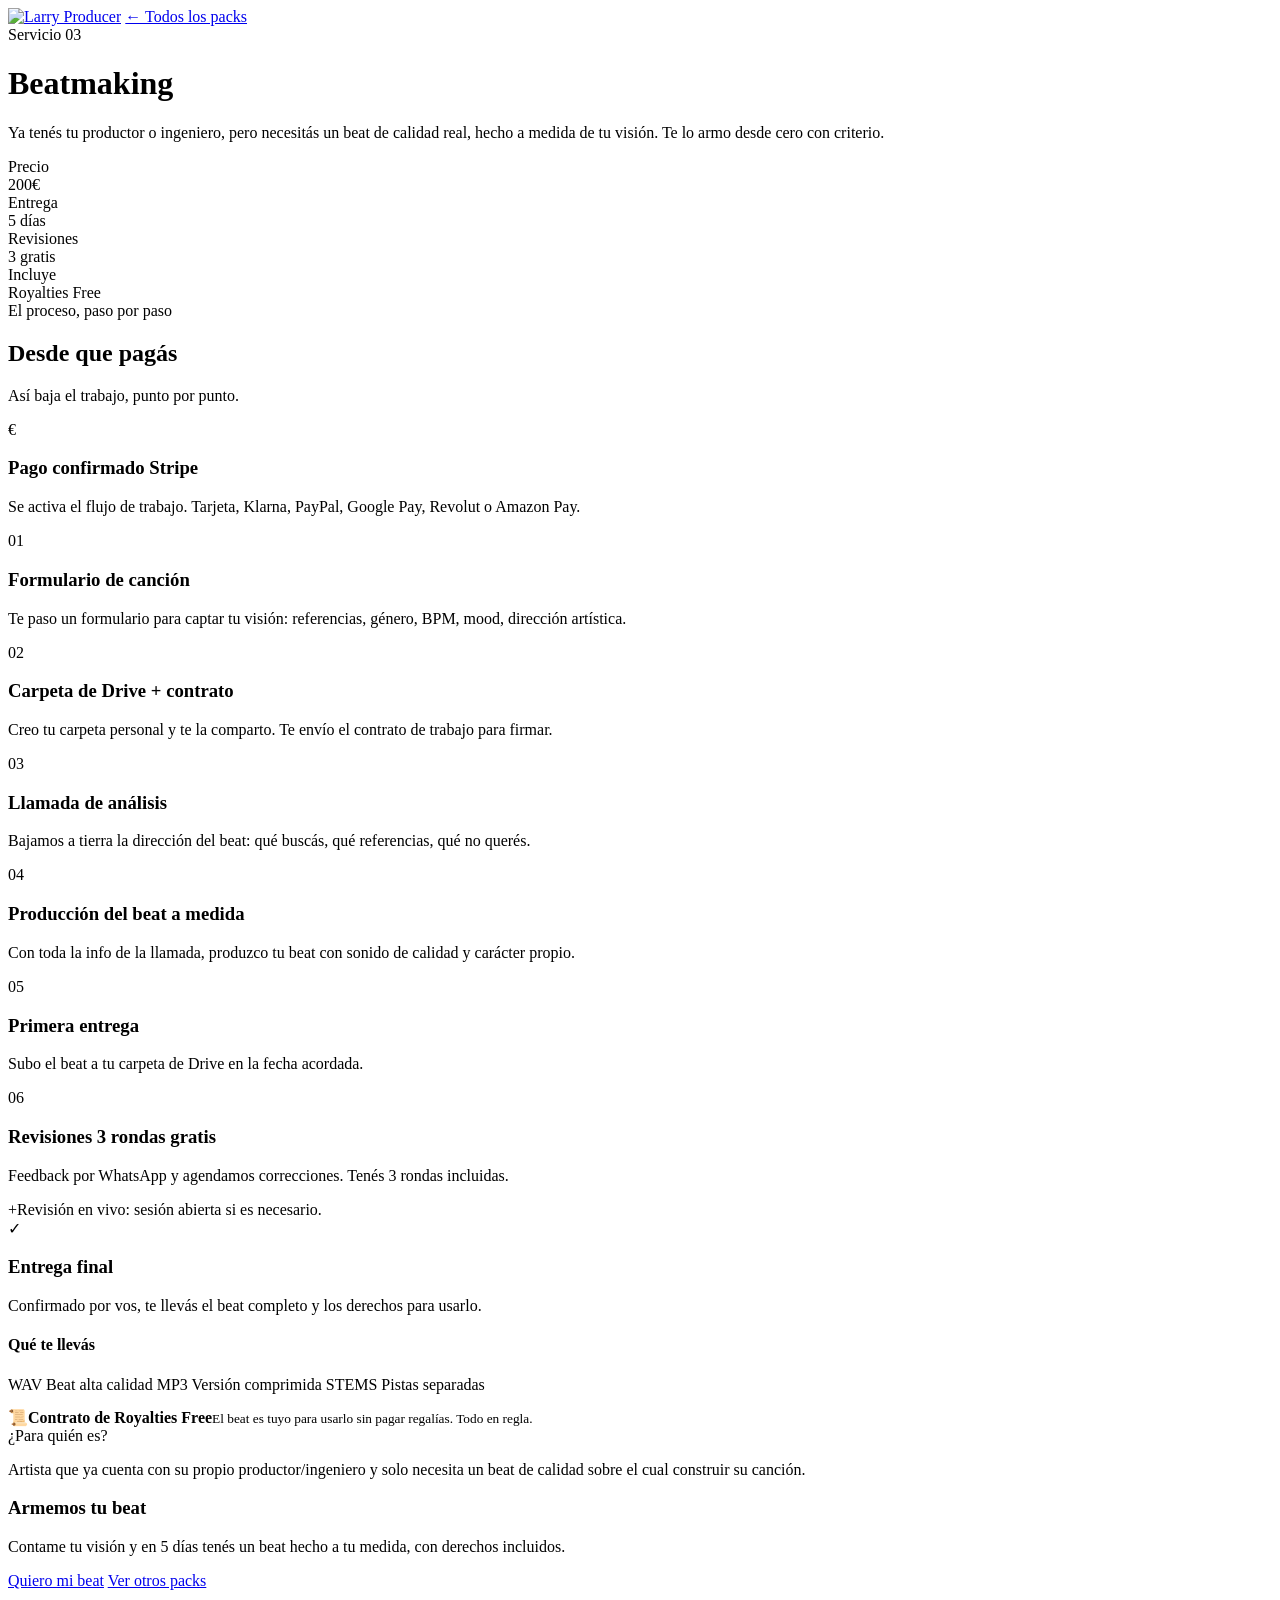
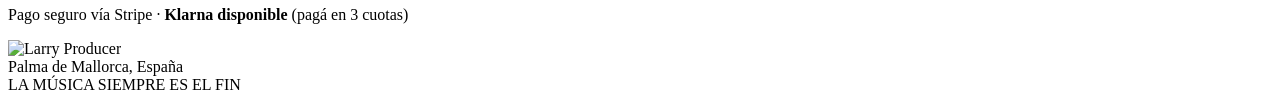
==== beatmaking.html @ 724bfbd2 "Add files via upload" ====
<!DOCTYPE html>
<html lang="es">
<head>
<meta charset="UTF-8">
<meta name="viewport" content="width=device-width, initial-scale=1.0">
<title>Beatmaking — Larry Producer</title>
<link rel="preconnect" href="https://fonts.googleapis.com">
<link rel="preconnect" href="https://fonts.gstatic.com" crossorigin>
<link href="https://fonts.googleapis.com/css2?family=Anton&family=Inter:wght@400;600;700;800&display=swap" rel="stylesheet">
<link rel="stylesheet" href="assets/packs.css">
</head>
<body>

<div class="topbar">
  <a class="brand" href="index.html"><img class="brand-logo" src="assets/logo.png" alt="Larry Producer"></a>
  <a class="back" href="index.html">← Todos los packs</a>
</div>

<div class="wrap">

  <header class="hero">
    <span class="eyebrow">Servicio 03</span>
    <h1>Beat<span class="accent">making</span></h1>
    <p class="sub">Ya tenés tu productor o ingeniero, pero necesitás un beat de calidad real, hecho a medida de tu visión. Te lo armo desde cero con criterio.</p>
  </header>

  <div class="chips">
    <div class="chip"><div class="k">Precio</div><div class="v price">200€</div></div>
    <div class="chip"><div class="k">Entrega</div><div class="v">5 días</div></div>
    <div class="chip"><div class="k">Revisiones</div><div class="v">3 gratis</div></div>
    <div class="chip"><div class="k">Incluye</div><div class="v">Royalties Free</div></div>
  </div>

  <div class="section-head">
    <span class="eyebrow">El proceso, paso por paso</span>
    <h2>Desde que pagás</h2>
    <p>Así baja el trabajo, punto por punto.</p>
  </div>

  <div class="root">

    <div class="step">
      <div class="node check">€</div>
      <div class="card">
        <h3>Pago confirmado <span class="tag">Stripe</span></h3>
        <p>Se activa el flujo de trabajo. Tarjeta, Klarna, PayPal, Google Pay, Revolut o Amazon Pay.</p>
      </div>
    </div>

    <div class="step">
      <div class="node">01</div>
      <div class="card">
        <h3>Formulario de canción</h3>
        <p>Te paso un formulario para captar tu visión: referencias, género, BPM, mood, dirección artística.</p>
      </div>
    </div>

    <div class="step">
      <div class="node">02</div>
      <div class="card">
        <h3>Carpeta de Drive + contrato</h3>
        <p>Creo tu carpeta personal y te la comparto. Te envío el contrato de trabajo para firmar.</p>
      </div>
    </div>

    <div class="step">
      <div class="node">03</div>
      <div class="card">
        <h3>Llamada de análisis</h3>
        <p>Bajamos a tierra la dirección del beat: qué buscás, qué referencias, qué no querés.</p>
      </div>
    </div>

    <div class="step">
      <div class="node">04</div>
      <div class="card">
        <h3>Producción del beat <span class="tag">a medida</span></h3>
        <p>Con toda la info de la llamada, produzco tu beat con sonido de calidad y carácter propio.</p>
      </div>
    </div>

    <div class="step">
      <div class="node">05</div>
      <div class="card">
        <h3>Primera entrega</h3>
        <p>Subo el beat a tu carpeta de Drive en la fecha acordada.</p>
      </div>
    </div>

    <div class="step">
      <div class="node">06</div>
      <div class="card">
        <h3>Revisiones <span class="tag">3 rondas gratis</span></h3>
        <p>Feedback por WhatsApp y agendamos correcciones. Tenés 3 rondas incluidas.</p>
        <div class="note"><span class="ic">+</span><span>Revisión en vivo: sesión abierta si es necesario.</span></div>
      </div>
    </div>

    <div class="step">
      <div class="node check">✓</div>
      <div class="card">
        <h3>Entrega final</h3>
        <p>Confirmado por vos, te llevás el beat completo y los derechos para usarlo.</p>
        <div class="delivery">
          <h4>Qué te llevás</h4>
          <div class="files">
            <span class="file"><span class="ext">WAV</span> Beat alta calidad</span>
            <span class="file"><span class="ext">MP3</span> Versión comprimida</span>
            <span class="file"><span class="ext">STEMS</span> Pistas separadas</span>
          </div>
          <div class="bonus-grid" style="margin-top:14px">
            <div class="bonus"><span class="ic">📜</span><span><b>Contrato de Royalties Free</b><small>El beat es tuyo para usarlo sin pagar regalías. Todo en regla.</small></span></div>
          </div>
        </div>
      </div>
    </div>

  </div>

  <div class="forwho">
    <div class="k">¿Para quién es?</div>
    <p>Artista que ya cuenta con su propio productor/ingeniero y solo necesita un beat de calidad sobre el cual construir su canción.</p>
  </div>

  <div class="cta">
    <h3>Armemos tu beat</h3>
    <p>Contame tu visión y en 5 días tenés un beat hecho a tu medida, con derechos incluidos.</p>
    <a class="btn" href="https://wa.me/34628034355?text=Hola%20Larry!%20Me%20interesa%20el%20Beatmaking%20(200%E2%82%AC).%20%C2%BFC%C3%B3mo%20arrancamos%3F" target="_blank" rel="noopener">Quiero mi beat</a>
    <a class="btn ghost" href="index.html">Ver otros packs</a>
    <p class="pay-note">Pago seguro vía Stripe · <b>Klarna disponible</b> (pagá en 3 cuotas)</p>
  </div>

  <p class="foot">
    <img class="foot-logo" src="assets/logo.png" alt="Larry Producer"><br>
    Palma de Mallorca, España<br>
    <span class="mantra">LA MÚSICA SIEMPRE ES EL FIN</span>
  </p>

</div>
</body>
</html>
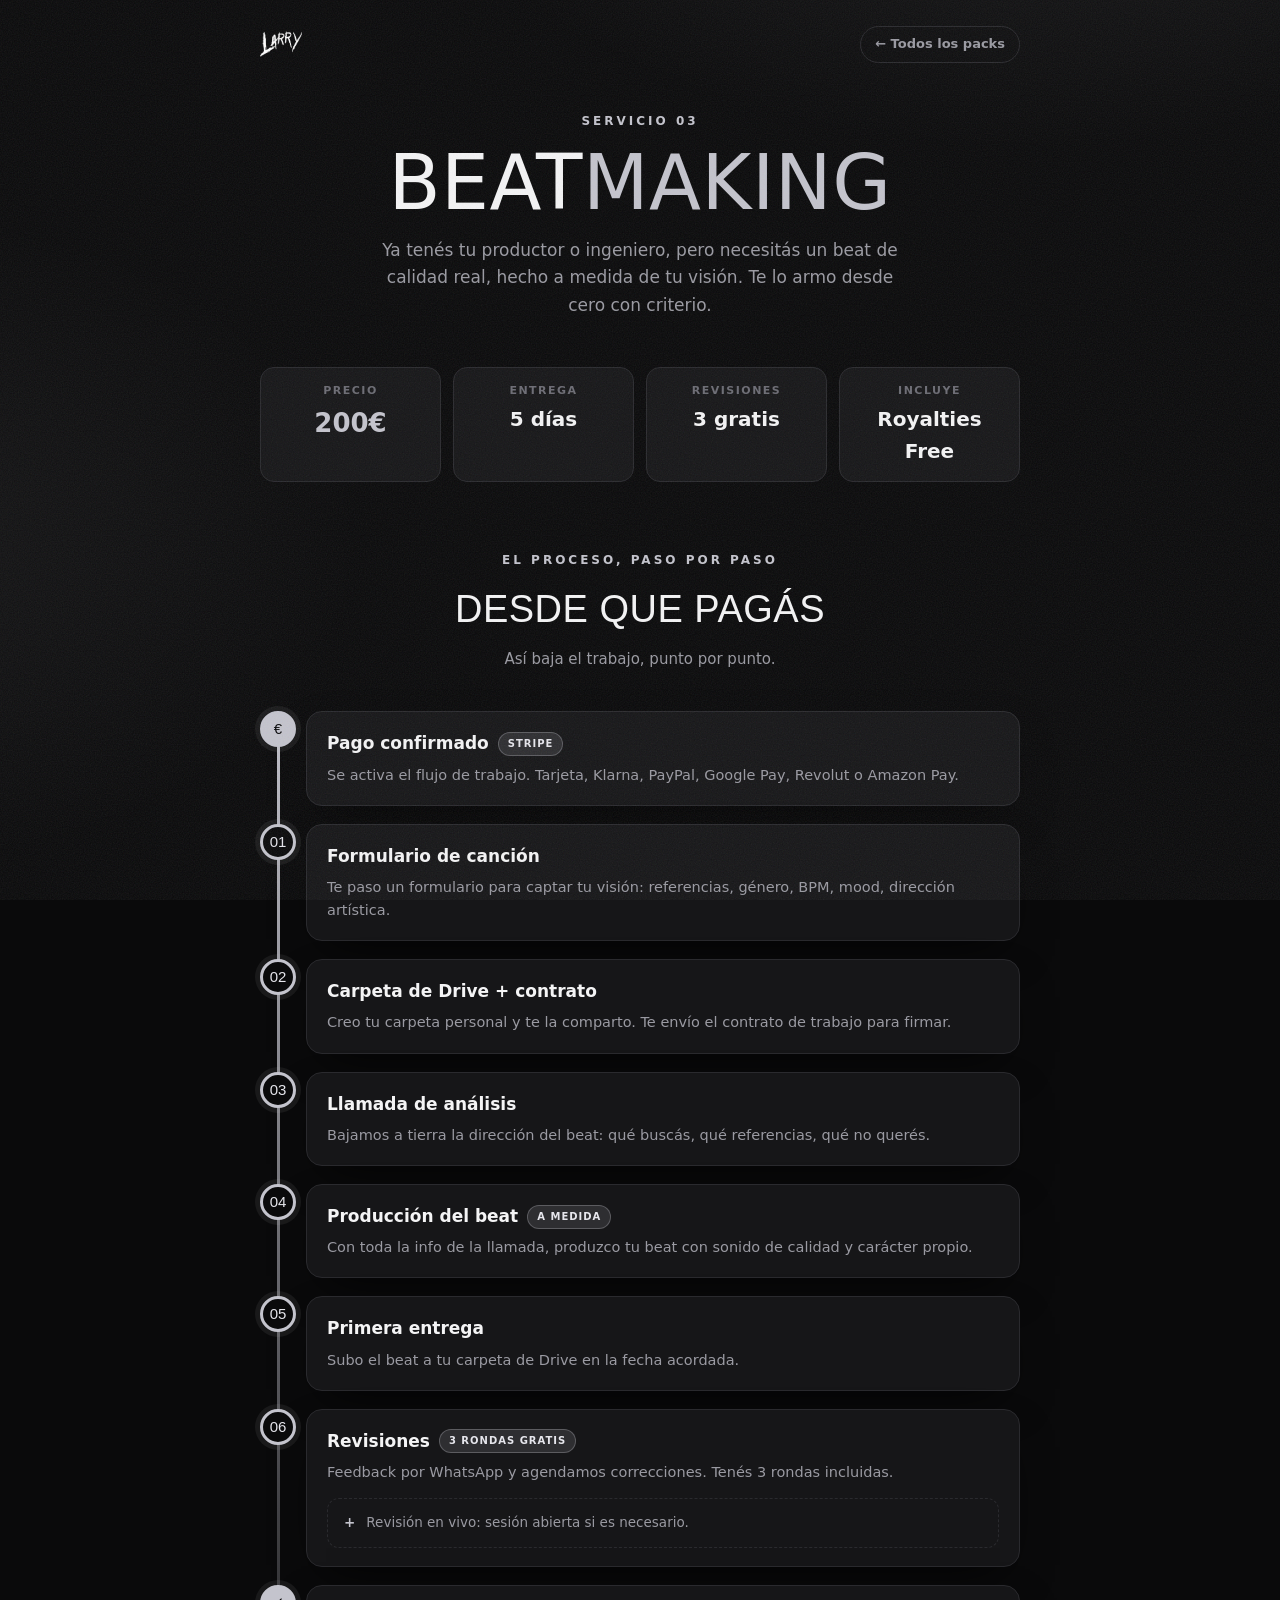
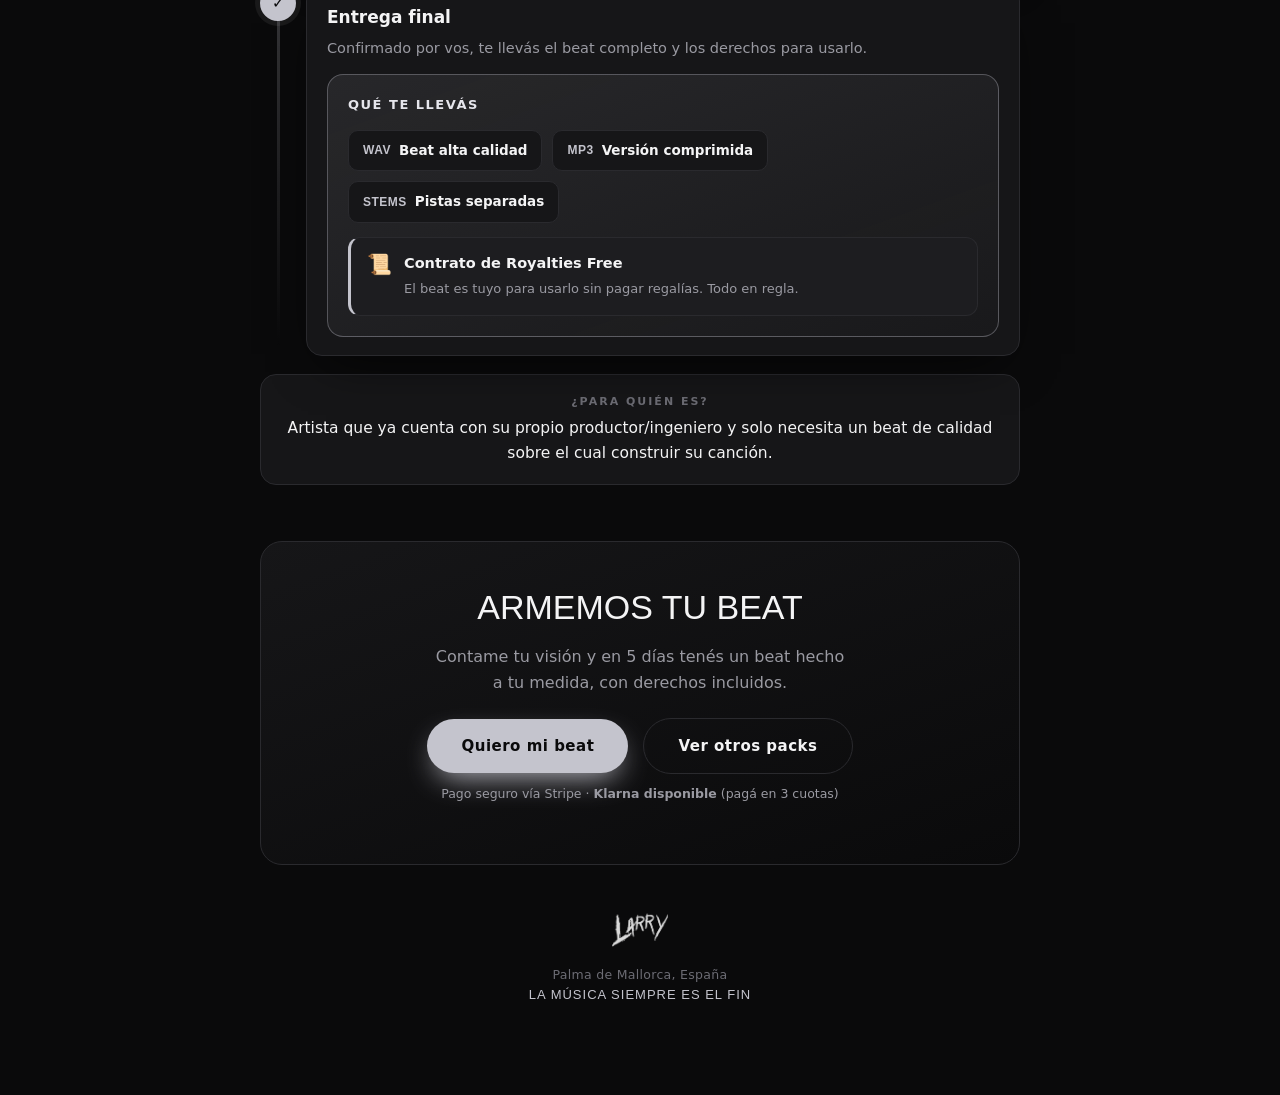
==== commit ed0f482c: "Add files via upload" ====
--- a/beatmaking.html
+++ b/beatmaking.html
@@ -7,12 +7,12 @@
 <link rel="preconnect" href="https://fonts.googleapis.com">
 <link rel="preconnect" href="https://fonts.gstatic.com" crossorigin>
 <link href="https://fonts.googleapis.com/css2?family=Anton&family=Inter:wght@400;600;700;800&display=swap" rel="stylesheet">
-<link rel="stylesheet" href="assets/packs.css">
+<link rel="stylesheet" href="packs.css">
 </head>
 <body>
 
 <div class="topbar">
-  <a class="brand" href="index.html"><img class="brand-logo" src="assets/logo.png" alt="Larry Producer"></a>
+  <a class="brand" href="index.html"><img class="brand-logo" src="logo.png" alt="Larry Producer"></a>
   <a class="back" href="index.html">← Todos los packs</a>
 </div>
 
@@ -131,7 +131,7 @@
   </div>
 
   <p class="foot">
-    <img class="foot-logo" src="assets/logo.png" alt="Larry Producer"><br>
+    <img class="foot-logo" src="logo.png" alt="Larry Producer"><br>
     Palma de Mallorca, España<br>
     <span class="mantra">LA MÚSICA SIEMPRE ES EL FIN</span>
   </p>
--- a/packs.css
+++ b/packs.css
@@ -0,0 +1,256 @@
+/* ============================================================
+   LARRY PRODUCER — Hoja de estilos de Packs
+   Marca: negro + gris claro · Estilo "raíz" (flujo descendente)
+   ============================================================ */
+
+:root{
+  --red:#c4c4cd;
+  --red-soft:#e6e6ec;
+  --red-dark:#8e8e98;
+  --bg:#0a0a0b;
+  --bg-2:#0f0f11;
+  --surface:#161618;
+  --surface-2:#1d1d20;
+  --line:#2a2a2e;
+  --text:#f4f4f5;
+  --muted:#9a9aa2;
+  --muted-2:#6c6c74;
+  --radius:16px;
+  --shadow:0 18px 50px -20px rgba(0,0,0,.8);
+  --glow:0 0 0 4px rgba(196,196,205,.12);
+  --maxw:760px;
+}
+
+*{box-sizing:border-box;margin:0;padding:0}
+
+html{scroll-behavior:smooth}
+
+body{
+  font-family:'Inter',system-ui,-apple-system,Segoe UI,Roboto,Helvetica,Arial,sans-serif;
+  background:
+    radial-gradient(1100px 700px at 80% -10%, rgba(196,196,205,.10), transparent 60%),
+    radial-gradient(900px 600px at -10% 20%, rgba(196,196,205,.06), transparent 55%),
+    var(--bg);
+  color:var(--text);
+  line-height:1.6;
+  -webkit-font-smoothing:antialiased;
+  padding:0 20px 90px;
+  position:relative;
+}
+
+/* ---------- Grano / textura ---------- */
+body::after{
+  content:"";
+  position:fixed;
+  inset:0;
+  z-index:9999;
+  pointer-events:none;
+  opacity:.09;
+  background-image:url("data:image/svg+xml,%3Csvg xmlns='http://www.w3.org/2000/svg' width='220' height='220'%3E%3Cfilter id='n'%3E%3CfeTurbulence type='fractalNoise' baseFrequency='0.82' numOctaves='2' stitchTiles='stitch'/%3E%3C/filter%3E%3Crect width='100%25' height='100%25' filter='url(%23n)'/%3E%3C/svg%3E");
+  background-size:220px 220px;
+}
+
+.wrap{max-width:var(--maxw);margin:0 auto;position:relative;z-index:1}
+
+/* ---------- Top bar ---------- */
+.topbar{
+  max-width:var(--maxw);margin:0 auto;
+  display:flex;align-items:center;justify-content:space-between;
+  padding:26px 0 10px;
+}
+.brand{
+  display:flex;align-items:center;gap:10px;
+  font-weight:800;letter-spacing:.5px;font-size:14px;text-transform:uppercase;
+  color:var(--text);text-decoration:none;
+}
+.brand .dot{width:11px;height:11px;border-radius:50%;background:var(--red);box-shadow:0 0 12px var(--red)}
+.brand-logo{height:26px;width:auto;display:block}
+.foot-logo{height:34px;width:auto;opacity:.85;margin-bottom:12px}
+.back{
+  color:var(--muted);text-decoration:none;font-size:13px;font-weight:600;
+  border:1px solid var(--line);padding:7px 14px;border-radius:999px;transition:.2s;
+}
+.back:hover{color:var(--text);border-color:var(--red);background:rgba(196,196,205,.08)}
+
+/* ---------- Hero ---------- */
+.hero{padding:34px 0 18px;text-align:center}
+.eyebrow{
+  display:inline-block;font-size:12px;font-weight:700;letter-spacing:3px;text-transform:uppercase;
+  color:var(--red);margin-bottom:16px;
+}
+.hero h1{
+  font-family:'Anton',Impact,system-ui,sans-serif;font-weight:400;
+  font-size:clamp(40px,9vw,76px);line-height:.95;letter-spacing:.5px;text-transform:uppercase;
+}
+.hero h1 .accent{color:var(--red)}
+.hero .sub{color:var(--muted);font-size:17px;max-width:520px;margin:18px auto 0}
+.flagship-tag{
+  display:inline-flex;align-items:center;gap:7px;margin-bottom:14px;
+  background:rgba(196,196,205,.12);border:1px solid rgba(196,196,205,.4);
+  color:var(--red-soft);font-size:12px;font-weight:700;letter-spacing:1.5px;text-transform:uppercase;
+  padding:6px 14px;border-radius:999px;
+}
+
+/* ---------- Stat chips ---------- */
+.chips{
+  display:flex;flex-wrap:wrap;gap:12px;justify-content:center;margin:30px 0 8px;
+}
+.chip{
+  background:var(--surface);border:1px solid var(--line);border-radius:14px;
+  padding:14px 18px;min-width:140px;text-align:center;flex:1 1 140px;max-width:200px;
+}
+.chip .k{font-size:11px;letter-spacing:1.5px;text-transform:uppercase;color:var(--muted-2);font-weight:700}
+.chip .v{font-size:20px;font-weight:800;margin-top:4px}
+.chip .v.price{color:var(--red);font-size:26px}
+
+/* ---------- Section label ---------- */
+.section-head{text-align:center;margin:64px 0 8px}
+.section-head .eyebrow{margin-bottom:8px}
+.section-head h2{
+  font-family:'Anton',Impact,sans-serif;font-weight:400;text-transform:uppercase;
+  font-size:clamp(26px,5vw,38px);letter-spacing:.5px;
+}
+.section-head p{color:var(--muted);font-size:15px;margin-top:8px}
+
+/* ---------- ROOT / espina ---------- */
+.root{position:relative;margin:40px 0 0;padding-left:46px}
+.root::before{
+  content:"";position:absolute;left:17px;top:8px;bottom:8px;width:3px;
+  background:linear-gradient(180deg,var(--red),rgba(196,196,205,.25) 70%,transparent);
+  border-radius:3px;
+}
+.step{position:relative;margin-bottom:18px}
+.node{
+  position:absolute;left:-46px;top:0;width:36px;height:36px;border-radius:50%;
+  background:var(--bg);border:3px solid var(--red);
+  display:flex;align-items:center;justify-content:center;
+  font-family:'Anton',sans-serif;font-size:15px;color:var(--red-soft);
+  box-shadow:0 0 0 5px rgba(196,196,205,.08);z-index:2;
+}
+.node.check{background:var(--red);color:var(--bg);border-color:var(--red)}
+.node.small{width:26px;height:26px;left:-41px;border-width:2px;font-size:12px}
+
+.card{
+  background:var(--surface);border:1px solid var(--line);border-radius:var(--radius);
+  padding:18px 20px;box-shadow:var(--shadow);transition:.2s;
+}
+.card:hover{border-color:rgba(196,196,205,.5);transform:translateX(3px)}
+.card h3{font-size:17px;font-weight:800;display:flex;align-items:center;gap:9px;flex-wrap:wrap}
+.card h3 .tag{
+  font-size:10px;font-weight:700;letter-spacing:1px;text-transform:uppercase;
+  background:rgba(196,196,205,.14);color:var(--red-soft);padding:3px 9px;border-radius:999px;border:1px solid rgba(196,196,205,.3);
+}
+.card p{color:var(--muted);font-size:14.5px;margin-top:6px}
+.card ul{list-style:none;margin-top:10px;display:flex;flex-direction:column;gap:7px}
+.card ul li{position:relative;padding-left:20px;font-size:14px;color:var(--text)}
+.card ul li::before{content:"";position:absolute;left:2px;top:9px;width:7px;height:7px;border-radius:50%;background:var(--red)}
+.card ul li span{color:var(--muted)}
+
+/* ---------- Fase divider ---------- */
+.phase{
+  position:relative;margin:30px 0 18px;padding-left:0;
+}
+.phase .label{
+  display:inline-flex;align-items:center;gap:9px;
+  font-family:'Anton',sans-serif;text-transform:uppercase;letter-spacing:1px;
+  font-size:15px;color:var(--text);
+  background:var(--bg);padding:4px 14px 4px 4px;position:relative;z-index:2;
+}
+.phase .label .n{
+  width:30px;height:30px;border-radius:9px;background:var(--red);color:var(--bg);
+  display:flex;align-items:center;justify-content:center;font-size:13px;
+}
+
+/* ---------- Deliverables box ---------- */
+.delivery{
+  margin-top:14px;background:linear-gradient(160deg,rgba(196,196,205,.10),rgba(196,196,205,.02));
+  border:1px solid rgba(196,196,205,.35);border-radius:var(--radius);padding:20px;
+}
+.delivery h4{font-size:13px;letter-spacing:1.5px;text-transform:uppercase;color:var(--red-soft);margin-bottom:14px}
+.files{display:flex;flex-wrap:wrap;gap:10px}
+.file{
+  display:inline-flex;align-items:center;gap:8px;background:var(--surface);
+  border:1px solid var(--line);border-radius:10px;padding:9px 14px;font-size:13.5px;font-weight:600;
+}
+.file .ext{font-family:'Anton',sans-serif;color:var(--red);font-size:12px;letter-spacing:.5px}
+
+/* ---------- Bonus pills ---------- */
+.bonus-grid{display:flex;flex-direction:column;gap:10px;margin-top:8px}
+.bonus{
+  display:flex;align-items:flex-start;gap:12px;background:var(--surface-2);
+  border:1px solid var(--line);border-left:3px solid var(--red);border-radius:12px;padding:14px 16px;
+}
+.bonus .ic{font-size:20px;line-height:1.2}
+.bonus b{display:block;font-size:14.5px}
+.bonus small{color:var(--muted);font-size:13px}
+
+/* ---------- Note / callout ---------- */
+.note{
+  display:flex;gap:11px;background:var(--surface);border:1px dashed var(--line);
+  border-radius:12px;padding:13px 16px;color:var(--muted);font-size:13.5px;margin-top:14px;
+}
+.note .ic{color:var(--red);font-weight:800}
+
+/* ---------- For who ---------- */
+.forwho{
+  margin-top:14px;background:var(--surface);border:1px solid var(--line);border-radius:var(--radius);
+  padding:18px 20px;text-align:center;
+}
+.forwho .k{font-size:11px;letter-spacing:2px;text-transform:uppercase;color:var(--muted-2);font-weight:700}
+.forwho p{margin-top:6px;font-size:15.5px;color:var(--text)}
+
+/* ---------- CTA ---------- */
+.cta{
+  text-align:center;margin-top:56px;padding:38px 24px;
+  background:linear-gradient(160deg,var(--surface),var(--bg));
+  border:1px solid var(--line);border-radius:22px;
+}
+.cta h3{font-family:'Anton',sans-serif;font-weight:400;text-transform:uppercase;font-size:clamp(24px,5vw,34px)}
+.cta p{color:var(--muted);margin:10px auto 22px;max-width:420px}
+.btn{
+  display:inline-block;background:var(--red);color:var(--bg);text-decoration:none;font-weight:800;
+  padding:15px 34px;border-radius:999px;letter-spacing:.5px;font-size:15px;
+  box-shadow:0 12px 30px -10px var(--red);transition:.2s;
+}
+.btn:hover{background:var(--red-soft);transform:translateY(-2px)}
+.btn.ghost{background:transparent;border:1px solid var(--line);color:var(--text);box-shadow:none;margin-left:10px}
+.btn.ghost:hover{border-color:var(--red);color:var(--red-soft);transform:translateY(-2px)}
+
+.pay-note{margin-top:16px;font-size:12.5px;color:var(--muted-2)}
+.pay-note b{color:var(--muted)}
+
+/* ---------- Footer ---------- */
+.foot{text-align:center;color:var(--muted-2);font-size:12.5px;margin-top:48px;letter-spacing:.3px}
+.foot .mantra{color:var(--red);font-family:'Anton',sans-serif;letter-spacing:1px;font-size:13px;margin-top:8px}
+
+/* ---------- Reveal anim ---------- */
+.step,.delivery,.bonus,.chip{animation:rise .5s ease both}
+@keyframes rise{from{opacity:0;transform:translateY(14px)}to{opacity:1;transform:none}}
+
+/* ============================================================
+   INDEX (catálogo)
+   ============================================================ */
+.catalog{display:flex;flex-direction:column;gap:16px;margin-top:36px}
+.svc{
+  display:flex;align-items:center;gap:18px;text-decoration:none;color:inherit;
+  background:var(--surface);border:1px solid var(--line);border-radius:18px;padding:20px 22px;
+  transition:.2s;position:relative;overflow:hidden;
+}
+.svc::after{content:"→";position:absolute;right:22px;color:var(--muted-2);font-size:22px;transition:.2s}
+.svc:hover{border-color:var(--red);transform:translateX(4px)}
+.svc:hover::after{color:var(--red);transform:translateX(4px)}
+.svc.flag{border-color:rgba(196,196,205,.5);background:linear-gradient(120deg,rgba(196,196,205,.08),var(--surface))}
+.svc .num{font-family:'Anton',sans-serif;font-size:26px;color:var(--red);min-width:34px}
+.svc .info{flex:1}
+.svc .info h3{font-size:18px;font-weight:800;display:flex;align-items:center;gap:8px;flex-wrap:wrap}
+.svc .info p{color:var(--muted);font-size:13.5px;margin-top:3px;padding-right:30px}
+.svc .price{font-family:'Anton',sans-serif;color:var(--text);font-size:22px;white-space:nowrap}
+.svc .price small{display:block;font-family:'Inter',sans-serif;font-size:11px;color:var(--muted-2);font-weight:600}
+.mini-tag{font-size:9.5px;font-weight:700;letter-spacing:1px;text-transform:uppercase;background:var(--red);color:var(--bg);padding:3px 8px;border-radius:999px}
+
+@media(max-width:560px){
+  .svc{gap:12px;padding:16px}
+  .svc .num{font-size:20px;min-width:24px}
+  .svc::after{display:none}
+  .chip{min-width:calc(50% - 6px)}
+}
